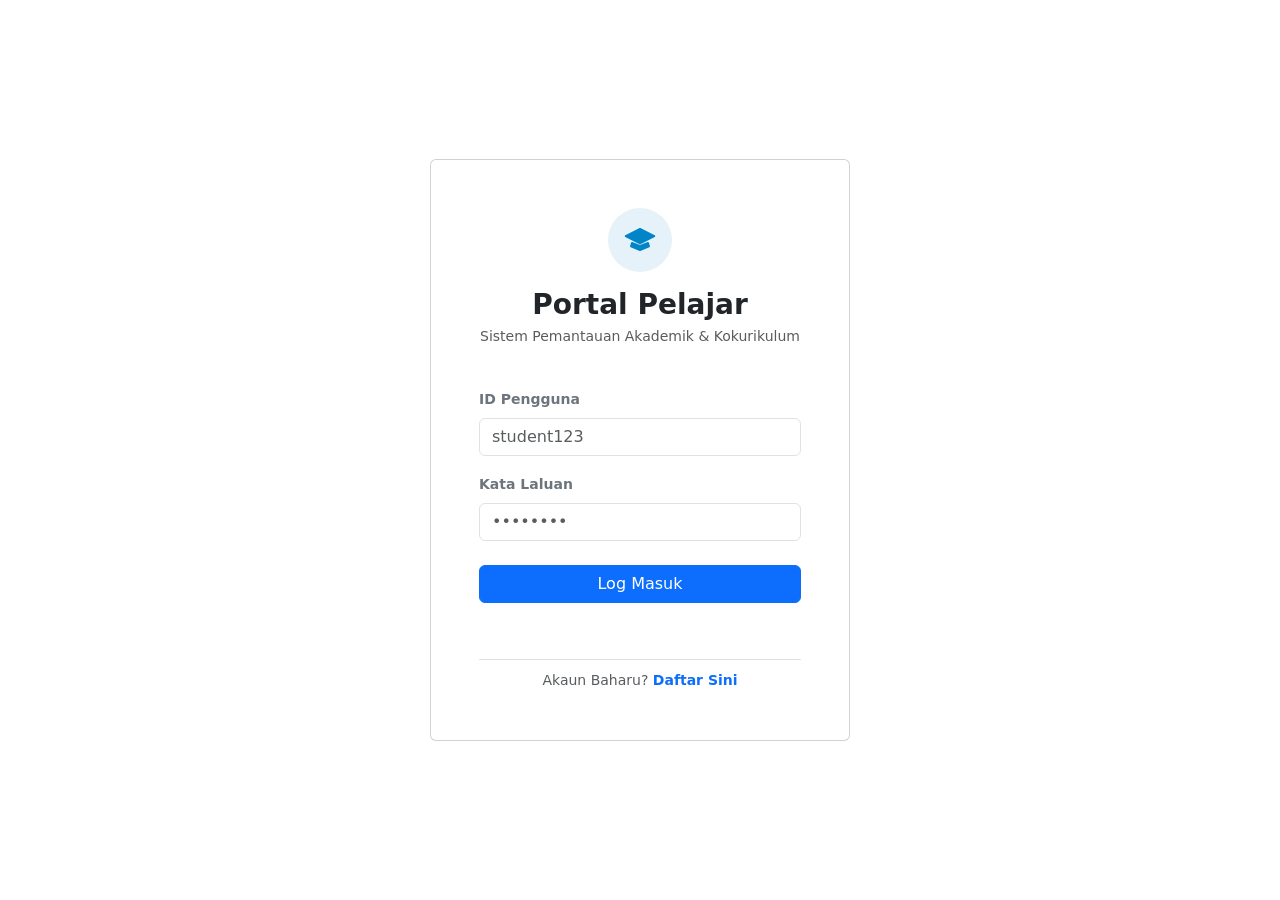
==== index.html @ 059fa26d "Add files via upload" ====
<!DOCTYPE html>
<html lang="ms">
<head>
    <meta charset="UTF-8">
    <meta name="viewport" content="width=device-width, initial-scale=1.0">
    <title>Log Masuk - Portal Pelajar Sekolah Menengah</title>
    <link href="https://cdn.jsdelivr.net/npm/bootstrap@5.3.3/dist/css/bootstrap.min.css" rel="stylesheet">
    <link rel="stylesheet" href="css/style.css">
</head>
<body class="login-body d-flex align-items-center justify-content-center">

<div class="container d-flex justify-content-center align-items-center" style="min-height: 100vh; padding: 0;">
    <div class="card p-5 login-card" style="width: 420px; margin: auto;">
        <div class="text-center mb-4">
            <div class="mb-3 d-inline-block p-3 rounded-circle" style="background: rgba(2, 132, 199, 0.1);">
                <svg xmlns="http://www.w3.org/2000/svg" width="32" height="32" fill="#0284c7" class="bi bi-mortarboard-fill" viewBox="0 0 16 16">
                    <path d="M8.211 2.047a.5.5 0 0 0-.422 0l-7.135 3.567a.5.5 0 0 0 0 .894l7.135 3.568a.5.5 0 0 0 .422 0l7.135-3.568a.5.5 0 0 0 0-.894z"/>
                    <path d="M4.176 9.032a.5.5 0 0 0-.656.327l-.5 1.7a.5.5 0 0 0 .294.605l4.5 1.8a.5.5 0 0 0 .372 0l4.5-1.8a.5.5 0 0 0 .294-.605l-.5-1.7a.5.5 0 0 0-.656-.327L8 10.466z"/>
                </svg>
            </div>
            <h3 class="fw-bold text-dark m-0">Portal Pelajar</h3>
            <p class="text-muted small mt-1">Sistem Pemantauan Akademik & Kokurikulum</p>
        </div>

        <div class="mb-3">
            <label class="form-label small fw-semibold text-secondary">ID Pengguna</label>
            <input type="text" id="username" class="form-control" placeholder="student123">
        </div>
        <div class="mb-4">
            <label class="form-label small fw-semibold text-secondary">Kata Laluan</label>
            <input type="password" id="password" class="form-control" placeholder="••••••••">
        </div>

        <button class="btn btn-primary w-100 btn-login" onclick="login()">Log Masuk</button>
        <p id="error" class="text-danger text-center mt-3 small fw-semibold"></p>

        <div class="text-center mt-4 pt-2 border-top">
            <span class="small text-muted">Akaun Baharu? </span><a href="register.html" class="small text-decoration-none fw-semibold">Daftar Sini</a>
        </div>
    </div>
</div>

<script src="js/script.js"></script>
</body>
</html>
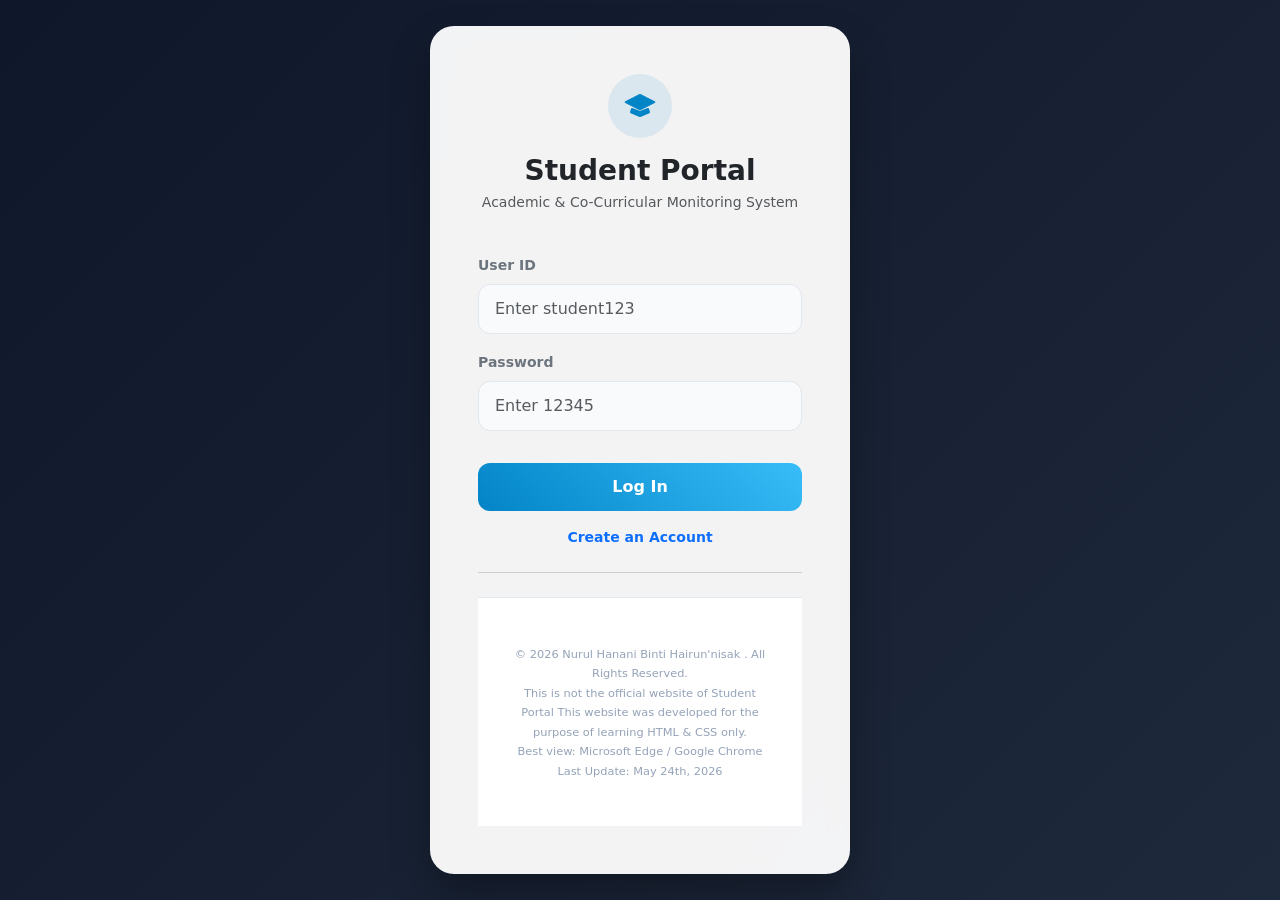
==== commit 3b1c9980: "Change language and content of index.html" ====
--- a/index.html
+++ b/index.html
@@ -1,11 +1,12 @@
 <!DOCTYPE html>
-<html lang="ms">
+<html lang="en">
 <head>
     <meta charset="UTF-8">
     <meta name="viewport" content="width=device-width, initial-scale=1.0">
-    <title>Log Masuk - Portal Pelajar Sekolah Menengah</title>
+    <title>Log In - High School Student Portal</title>
     <link href="https://cdn.jsdelivr.net/npm/bootstrap@5.3.3/dist/css/bootstrap.min.css" rel="stylesheet">
     <link rel="stylesheet" href="css/style.css">
+    <script src="js/script.js"></script>
 </head>
 <body class="login-body d-flex align-items-center justify-content-center">
 
@@ -18,28 +19,32 @@
                     <path d="M4.176 9.032a.5.5 0 0 0-.656.327l-.5 1.7a.5.5 0 0 0 .294.605l4.5 1.8a.5.5 0 0 0 .372 0l4.5-1.8a.5.5 0 0 0 .294-.605l-.5-1.7a.5.5 0 0 0-.656-.327L8 10.466z"/>
                 </svg>
             </div>
-            <h3 class="fw-bold text-dark m-0">Portal Pelajar</h3>
-            <p class="text-muted small mt-1">Sistem Pemantauan Akademik & Kokurikulum</p>
+            <h3 class="fw-bold text-dark m-0">Student Portal</h3>
+            <p class="text-muted small mt-1">Academic & Co-Curricular Monitoring System</p>
         </div>
 
         <div class="mb-3">
-            <label class="form-label small fw-semibold text-secondary">ID Pengguna</label>
-            <input type="text" id="username" class="form-control" placeholder="student123">
+            <label class="form-label small fw-semibold text-secondary">User ID</label>
+            <input type="text" id="username" class="form-control" placeholder="Enter student123">
         </div>
-        <div class="mb-4">
-            <label class="form-label small fw-semibold text-secondary">Kata Laluan</label>
-            <input type="password" id="password" class="form-control" placeholder="••••••••">
+        <div class="mb-3">
+            <label class="form-label small fw-semibold text-secondary">Password</label>
+            <input type="password" id="password" class="form-control" placeholder="Enter 12345">
         </div>
+        
+        <div id="error" class="text-danger small mb-3 fw-bold text-center"></div>
 
-        <button class="btn btn-primary w-100 btn-login" onclick="login()">Log Masuk</button>
-        <p id="error" class="text-danger text-center mt-3 small fw-semibold"></p>
-
-        <div class="text-center mt-4 pt-2 border-top">
-            <span class="small text-muted">Akaun Baharu? </span><a href="register.html" class="small text-decoration-none fw-semibold">Daftar Sini</a>
-        </div>
+        <button class="btn btn-primary w-100 btn-login mb-3" onclick="login()">Log In</button>
+        <a href="register.html" class="d-block text-center small text-decoration-none fw-semibold">Create an Account</a>
+        
+        <hr class="my-4 text-muted">
+        
+        <footer>
+            <p><center><small>&copy; 2026 Nurul Hanani Binti Hairun'nisak . All Rights Reserved. <br>
+            This is not the official website of Student Portal This website was developed for the purpose of learning HTML & CSS only.<br>Best view: Microsoft Edge / Google Chrome<br>Last Update: May 24th, 2026</small></center></p>
+        </footer>
     </div>
 </div>
 
-<script src="js/script.js"></script>
 </body>
-</html>+</html>
--- a/css/style.css
+++ b/css/style.css
@@ -0,0 +1,287 @@
+/* ==========================================================================
+   IMS566 INDIVIDUAL PROJECT - HIGH SCHOOL DASHBOARD MASTER STYLESHEET
+   ========================================================================== */
+
+:root {
+    --primary: #0284c7;
+    --primary-dark: #0369a1;
+    --accent: #38bdf8;
+    --bg: #f8fafc;
+    --text-color: #1e293b;
+    --card-bg: #ffffff;
+    --card-border: #f1f5f9;
+    --table-th-bg: #f8fafc;
+    --table-th-text: #334155;
+    --table-border: #e2e8f0;
+    --table-td-hover: #f1f5f9;
+    --footer-bg: #ffffff;
+    --footer-text: #94a3b8;
+    --card-radius: 20px;
+    --transition: all 0.3s cubic-bezier(0.4, 0, 0.2, 1);
+}
+
+[data-theme=\"dark\"] {
+    --bg: #0f172a;
+    --text-color: #f1f5f9;
+    --card-bg: #1e293b;
+    --card-border: #334155;
+    --table-th-bg: #1e293b;
+    --table-th-text: #94a3b8;
+    --table-border: #334155;
+    --table-td-hover: #0f172a;
+    --footer-bg: #1e293b;
+    --footer-text: #64748b;
+}
+
+body {
+    background-color: var(--bg);
+    color: var(--text-color);
+    font-family: 'Inter', system-ui, -apple-system, sans-serif;
+    margin: 0;
+    padding: 0;
+    transition: var(--transition);
+    min-height: 100vh;
+    display: flex;
+    flex-direction: column;
+}
+
+.container {
+    max-width: 1200px;
+    margin: 0 auto;
+    padding: 40px 20px;
+    flex: 1;
+}
+
+/* NAVBAR SYSTEM */
+.navbar {
+    background: var(--card-bg);
+    border-bottom: 1px solid var(--table-border);
+    padding: 15px 0;
+    position: sticky;
+    top: 0;
+    z-index: 1000;
+    transition: var(--transition);
+}
+
+.nav-container {
+    max-width: 1200px;
+    margin: 0 auto;
+    padding: 0 20px;
+    display: flex;
+    justify-content: space-between;
+    align-items: center;
+}
+
+.nav-brand {
+    font-size: 20px;
+    font-weight: 700;
+    color: var(--primary);
+    text-decoration: none;
+}
+
+.nav-links {
+    display: flex;
+    gap: 25px;
+    align-items: center;
+}
+
+.nav-item {
+    color: var(--text-color);
+    text-decoration: none;
+    font-weight: 500;
+    font-size: 15px;
+    transition: var(--transition);
+}
+
+.nav-item:hover, .active-link {
+    color: var(--primary);
+}
+
+.logout-btn {
+    background: #ef4444;
+    color: white !important;
+    padding: 8px 16px;
+    border-radius: 10px;
+}
+
+.logout-btn:hover {
+    background: #dc2626;
+}
+
+.theme-toggle-btn {
+    background: none;
+    border: none;
+    font-size: 18px;
+    cursor: pointer;
+    padding: 5px;
+}
+
+/* HAMBURGER FOR MOBILE */
+.hamburger-toggle {
+    display: none;
+    flex-direction: column;
+    gap: 5px;
+    background: none;
+    border: none;
+    cursor: pointer;
+}
+
+.hamburger-toggle span {
+    width: 25px;
+    height: 3px;
+    background: var(--text-color);
+    transition: var(--transition);
+}
+
+/* CARDS & COMPONENTS */
+.card-custom {
+    background: var(--card-bg);
+    border: 1px solid var(--card-border);
+    border-radius: var(--card-radius);
+    padding: 25px;
+    box-shadow: 0 4px 6px -1px rgba(0,0,0,0.05);
+    margin-bottom: 25px;
+    transition: var(--transition);
+}
+
+.page-title { margin-bottom: 35px; }
+.page-title h2 { font-weight: 700; color: var(--text-color); }
+
+/* GRID LAYOUTS */
+.row { display: flex; gap: 25px; margin-bottom: 25px; }
+.col { flex: 1; }
+.col-table { flex: 2; }
+.col-koko { flex: 1; }
+
+/* STATISTICS DISPLAY */
+.stat-number { font-size: 32px; font-weight: 700; margin: 10px 0; }
+.stat-blue { color: #0284c7; }
+.stat-green-ppt { color: #10b981; }
+.stat-orange { color: #f59e0b; }
+
+.progress-container { background: var(--table-border); height: 8px; border-radius: 4px; overflow: hidden; }
+.progress-bar { background: #f59e0b; height: 100%; }
+
+/* COUNTDOWN BANNER AREA */
+.card-countdown-banner {
+    background: linear-gradient(135deg, #0284c7 0%, #0369a1 100%);
+    color: white !important;
+    border: none;
+}
+.countdown-flex-wrapper { display: flex; justify-content: space-between; align-items: center; flex-wrap: wrap; gap: 20px; }
+.countdown-title { margin: 0; font-weight: 700; letter-spacing: 0.5px; }
+.countdown-subtitle { margin: 5px 0 0 0; opacity: 0.8; font-size: 14px; }
+.countdown-timer-display { display: flex; gap: 15px; }
+.countdown-box { background: rgba(255, 255, 255, 0.2); padding: 10px 15px; border-radius: 12px; font-size: 20px; font-weight: 700; display: block; text-align: center; min-width: 45px; }
+.countdown-label { display: block; text-align: center; font-size: 11px; margin-top: 4px; opacity: 0.9; text-transform: uppercase; }
+
+/* TABLES CONFIGURATION */
+.table-custom { width: 100%; border-collapse: collapse; margin-top: 15px; }
+.table-custom th, .table-custom td { padding: 14px 16px; text-align: left; border-bottom: 1px solid var(--table-border); }
+.table-custom th { background: var(--table-th-bg); color: var(--table-th-text); font-weight: 600; font-size: 14px; }
+.table-custom td { font-size: 14px; color: var(--text-color); }
+.table-custom tbody tr:hover { background-color: var(--table-td-hover); }
+
+/* BADGES AND LABELS */
+.badge { padding: 6px 12px; border-radius: 8px; font-size: 12px; font-weight: 600; display: inline-block; }
+.badge-success { background: #dcfce7; color: #15803d; }
+.badge-warning { background: #fef9c3; color: #a16207; }
+.badge-info { background: #e0f2fe; color: #0369a1; }
+
+/* COCURRICULAR ITEMS */
+.koko-item { padding: 12px 0; border-bottom: 1px solid var(--table-border); }
+.koko-item:last-child { border-bottom: none; }
+.koko-badge-margin { margin-bottom: 8px; }
+.koko-title { margin: 0 0 4px 0; font-weight: 600; color: var(--text-color); }
+
+/* LOGIN VIEW */
+.login-body { background: linear-gradient(135deg, #0f172a 0%, #1e293b 100%); height: 100vh; }
+.login-card { background: rgba(255, 255, 255, 0.95); border: none; border-radius: 24px; box-shadow: 0 20px 40px rgba(0,0,0,0.3); backdrop-filter: blur(10px); }
+.login-card .form-control { border-radius: 12px; padding: 12px 16px; border: 1px solid #e2e8f0; background-color: #f8fafc; }
+.btn-login { border-radius: 12px; padding: 12px; font-weight: 600; background: linear-gradient(45deg, #0284c7, #38bdf8); border: none; }
+
+footer { text-align: center; padding: 30px; background: var(--footer-bg); border-top: 1px solid var(--table-border); color: var(--footer-text); font-size: 13px; margin-top: auto; transition: var(--transition); }
+
+@media (max-width: 992px) {
+    .row { flex-direction: column; }
+    .hamburger-toggle { display: flex; }
+    .nav-links { display: none; width: 100%; flex-direction: column; padding-top: 20px; gap: 15px; }
+    .nav-links.open { display: flex; }
+    .nav-container { flex-wrap: wrap; }
+}
+
+/* ==========================================================================
+   TAMBAHAN UNTUK HALAMAN STUDENT PROFILE & CLASS DIRECTORY
+   ========================================================================== */
+.class-name-clickable {
+    font-size: 15px; 
+    color: #0284c7; 
+    cursor: pointer; 
+    text-decoration: underline;
+    transition: color 0.2s ease;
+}
+
+.class-name-clickable:hover {
+    color: #0369a1;
+}
+
+#class-directory-section {
+    border-top: 2px dashed var(--table-border); 
+    padding-top: 40px; 
+    margin-bottom: 50px;
+}
+
+#main-profile-section {
+    display: flex; 
+    flex-direction: column; 
+    gap: 32px; 
+    margin-bottom: 50px;
+}
+
+.avatar-container {
+    display: inline-block; 
+    background: var(--card-bg);
+}
+
+.avatar-img {
+    width: 90px; 
+    height: 90px; 
+    border-radius: 50%;
+}
+
+.profile-flex-wrapper {
+    display: flex; 
+    align-items: center; 
+    gap: 25px; 
+    flex-wrap: wrap;
+}
+
+.profile-info-block {
+    flex: 1; 
+    min-width: 200px;
+}
+
+.profile-details-grid {
+    display: flex; 
+    gap: 40px; 
+    flex-wrap: wrap; 
+    margin-top: 5px;
+}
+
+.detail-label {
+    font-size: 11px; 
+    font-weight: 700; 
+    letter-spacing: 0.5px;
+}
+
+.table-profile-override {
+    margin-top: 0; 
+    box-shadow: none; 
+    border: 1px solid var(--table-border);
+}
+
+.btn-hide-class {
+    border: none; 
+    cursor: pointer; 
+    padding: 10px 18px;
+}
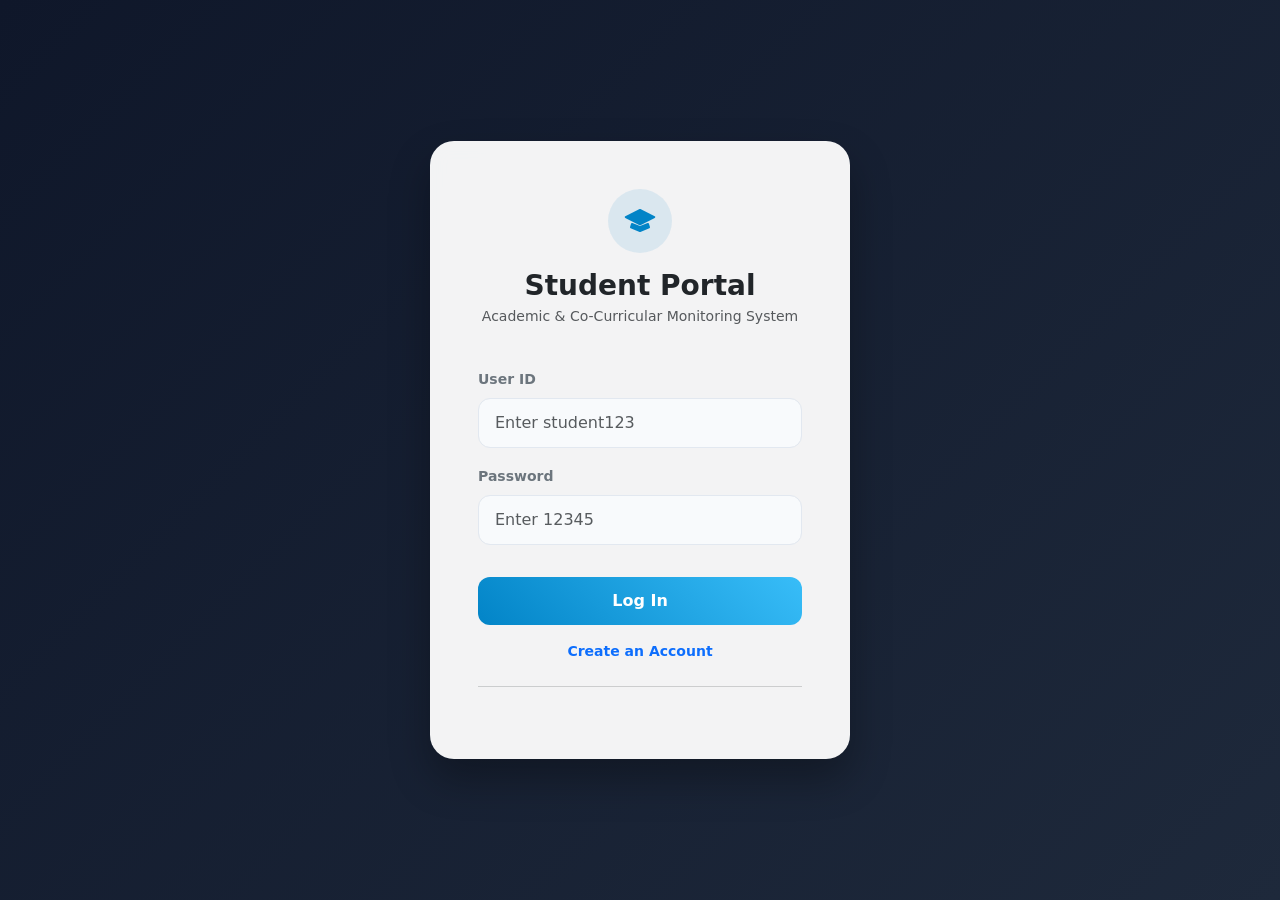
==== commit b6c7d029: "Update index.html" ====
--- a/index.html
+++ b/index.html
@@ -39,10 +39,6 @@
         
         <hr class="my-4 text-muted">
         
-        <footer>
-            <p><center><small>&copy; 2026 Nurul Hanani Binti Hairun'nisak . All Rights Reserved. <br>
-            This is not the official website of Student Portal This website was developed for the purpose of learning HTML & CSS only.<br>Best view: Microsoft Edge / Google Chrome<br>Last Update: May 24th, 2026</small></center></p>
-        </footer>
     </div>
 </div>
 
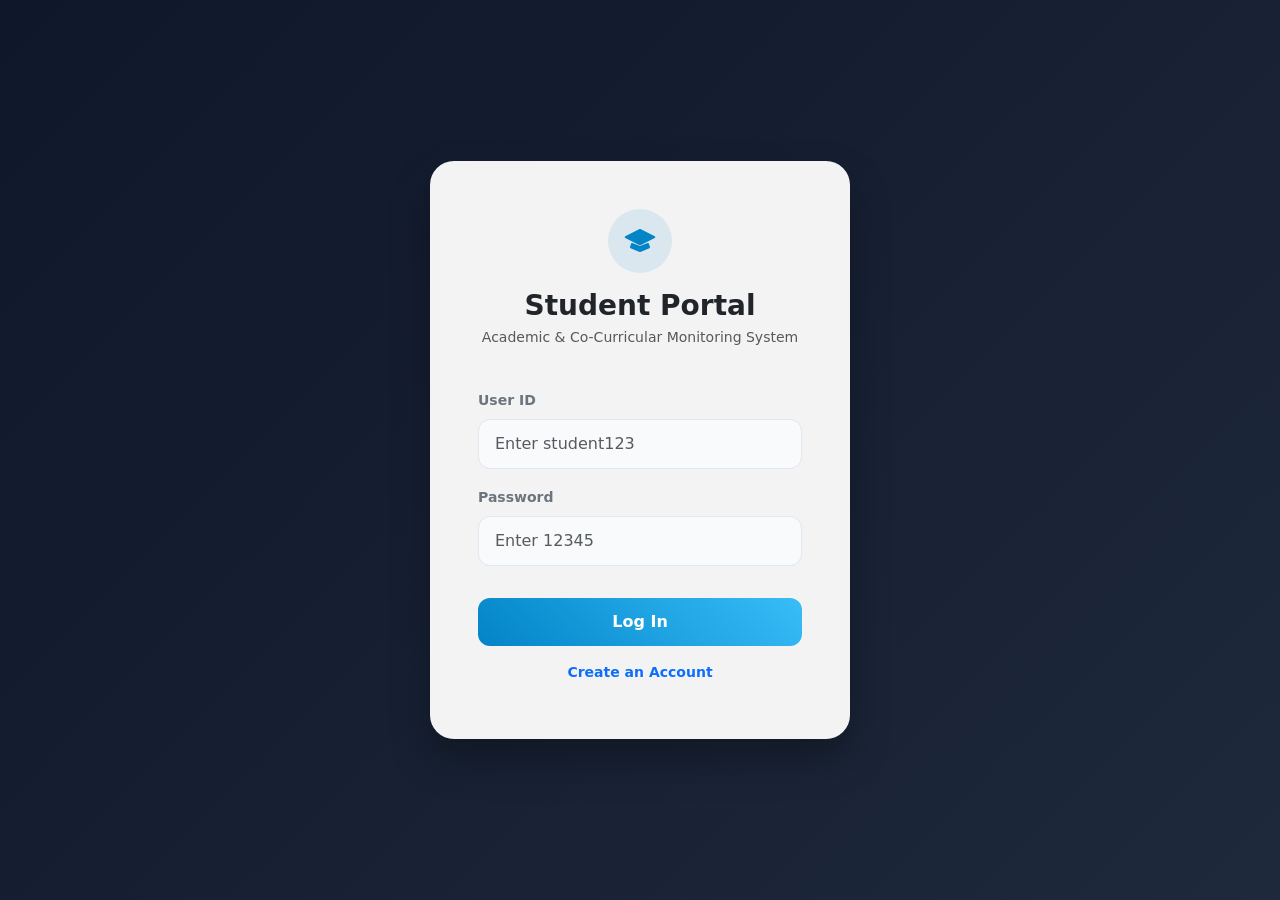
==== commit 7dd85714: "Update index.html" ====
--- a/index.html
+++ b/index.html
@@ -35,10 +35,7 @@
         <div id="error" class="text-danger small mb-3 fw-bold text-center"></div>
 
         <button class="btn btn-primary w-100 btn-login mb-3" onclick="login()">Log In</button>
-        <a href="register.html" class="d-block text-center small text-decoration-none fw-semibold">Create an Account</a>
-        
-        <hr class="my-4 text-muted">
-        
+        <a href="register.html" class="d-block text-center small text-decoration-none fw-semibold mb-2">Create an Account</a>
     </div>
 </div>
 
--- a/css/style.css
+++ b/css/style.css
@@ -20,7 +20,7 @@
     --transition: all 0.3s cubic-bezier(0.4, 0, 0.2, 1);
 }
 
-[data-theme=\"dark\"] {
+[data-theme="dark"] {
     --bg: #0f172a;
     --text-color: #f1f5f9;
     --card-bg: #1e293b;
@@ -211,7 +211,7 @@
 }
 
 /* ==========================================================================
-   TAMBAHAN UNTUK HALAMAN STUDENT PROFILE & CLASS DIRECTORY
+   TAMBAHAN GAYA UNTUK PORTAL PROFIL & DIREKTORI KELAS BARU
    ========================================================================== */
 .class-name-clickable {
     font-size: 15px; 
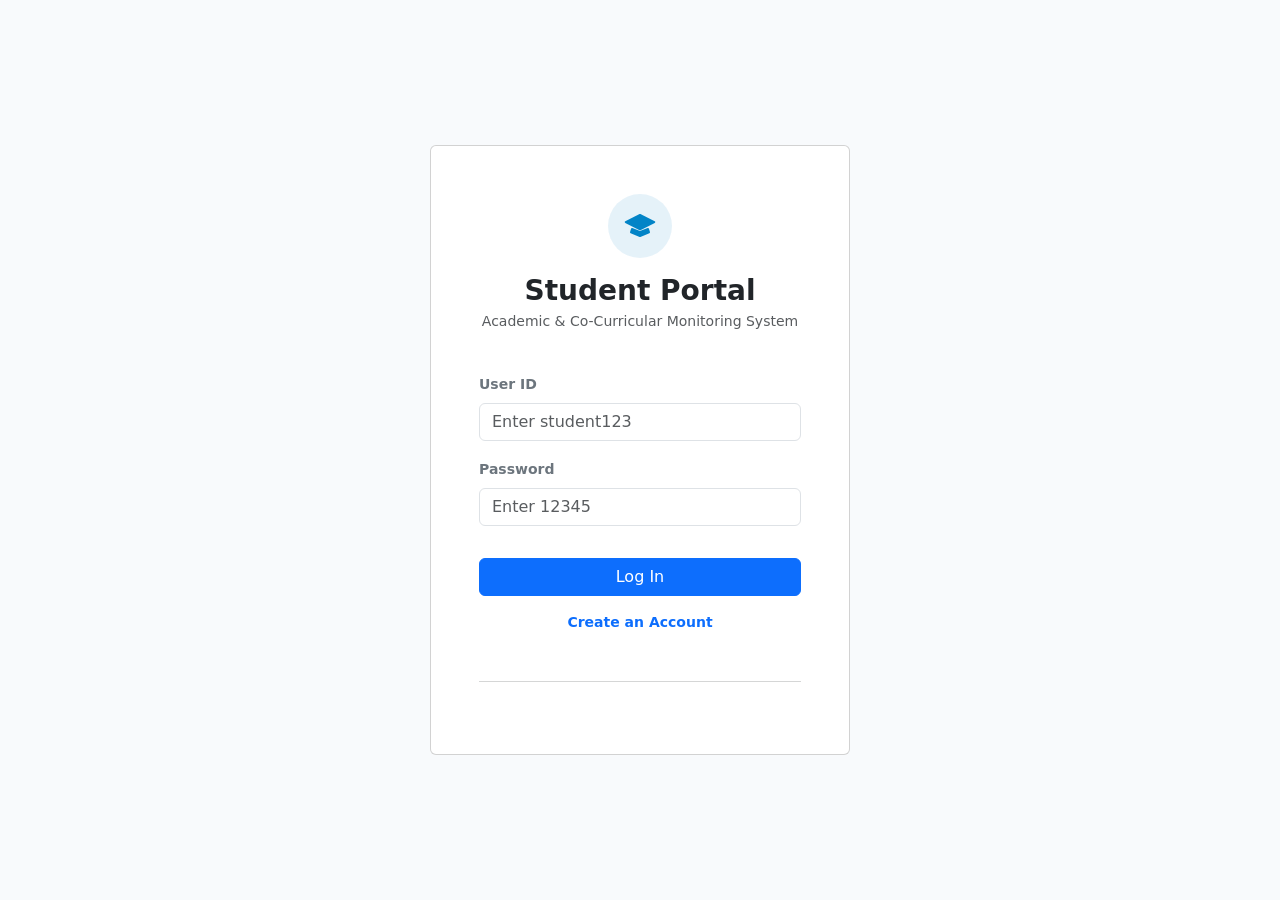
==== commit 313efe7f: "Update index.html" ====
--- a/index.html
+++ b/index.html
@@ -35,7 +35,10 @@
         <div id="error" class="text-danger small mb-3 fw-bold text-center"></div>
 
         <button class="btn btn-primary w-100 btn-login mb-3" onclick="login()">Log In</button>
-        <a href="register.html" class="d-block text-center small text-decoration-none fw-semibold mb-2">Create an Account</a>
+        <a href="register.html" class="d-block text-center small text-decoration-none fw-semibold mb-4">Create an Account</a>
+        
+        <hr class="my-4 text-muted">
+        
     </div>
 </div>
 
--- a/css/style.css
+++ b/css/style.css
@@ -9,7 +9,7 @@
     --bg: #f8fafc;
     --text-color: #1e293b;
     --card-bg: #ffffff;
-    --card-border: #f1f5f9;
+    --card-border: rgba(0, 0, 0, 0.03);
     --table-th-bg: #f8fafc;
     --table-th-text: #334155;
     --table-border: #e2e8f0;
@@ -17,271 +17,289 @@
     --footer-bg: #ffffff;
     --footer-text: #94a3b8;
     --card-radius: 20px;
-    --transition: all 0.3s cubic-bezier(0.4, 0, 0.2, 1);
+    --transition: all 0.4s cubic-bezier(0.16, 1, 0.3, 1);
+    /* Kesan bayang-bayang terapung (Floating Shadow) */
+    --floating-shadow: 0 10px 30px -5px rgba(0, 0, 0, 0.08), 0 4px 12px -4px rgba(0, 0, 0, 0.03);
+    --floating-shadow-hover: 0 20px 40px -5px rgba(0, 0, 0, 0.15), 0 8px 20px -6px rgba(0, 0, 0, 0.1);
 }
 
 [data-theme="dark"] {
-    --bg: #0f172a;
+    --bg: #0b111e;
     --text-color: #f1f5f9;
-    --card-bg: #1e293b;
-    --card-border: #334155;
-    --table-th-bg: #1e293b;
-    --table-th-text: #94a3b8;
-    --table-border: #334155;
-    --table-td-hover: #0f172a;
-    --footer-bg: #1e293b;
+    --card-bg: #161f30;
+    --card-border: rgba(255, 255, 255, 0.02);
+    --table-th-bg: #1a263c;
+    --table-th-text: #cbd5e1;
+    --table-border: rgba(255, 255, 255, 0.05);
+    --table-td-hover: rgba(255, 255, 255, 0.03);
+    --footer-bg: #111827;
     --footer-text: #64748b;
+    /* Kesan bayang-bayang terapung untuk Mod Gelap */
+    --floating-shadow: 0 12px 35px -6px rgba(0, 0, 0, 0.5), 0 4px 15px -4px rgba(0, 0, 0, 0.3);
+    --floating-shadow-hover: 0 25px 50px -8px rgba(0, 0, 0, 0.7), 0 12px 24px -6px rgba(0, 0, 0, 0.4);
 }
 
 body {
-    background-color: var(--bg);
+    font-family: 'Plus Jakarta Sans', 'Segoe UI', system-ui, sans-serif;
+    background: var(--bg);
+    margin: 0;
     color: var(--text-color);
-    font-family: 'Inter', system-ui, -apple-system, sans-serif;
-    margin: 0;
-    padding: 0;
-    transition: var(--transition);
-    min-height: 100vh;
     display: flex;
     flex-direction: column;
-}
-
-.container {
-    max-width: 1200px;
-    margin: 0 auto;
-    padding: 40px 20px;
-    flex: 1;
-}
-
-/* NAVBAR SYSTEM */
+    min-height: 100vh;
+    transition: var(--transition);
+}
+
+/* NAVBAR STRUCTURE WITH HAMBURGER */
 .navbar {
-    background: var(--card-bg);
-    border-bottom: 1px solid var(--table-border);
-    padding: 15px 0;
+    background: linear-gradient(135deg, #0f172a, #1e293b);
+    padding: 16px 0;
+    box-shadow: 0 4px 20px rgba(0,0,0,0.15);
     position: sticky;
     top: 0;
     z-index: 1000;
-    transition: var(--transition);
 }
 
 .nav-container {
+    width: 90%;
     max-width: 1200px;
-    margin: 0 auto;
-    padding: 0 20px;
+    margin: auto;
     display: flex;
     justify-content: space-between;
     align-items: center;
 }
 
 .nav-brand {
-    font-size: 20px;
+    color: #fff;
     font-weight: 700;
-    color: var(--primary);
+    font-size: 18px;
     text-decoration: none;
+    letter-spacing: 0.5px;
 }
 
 .nav-links {
     display: flex;
-    gap: 25px;
     align-items: center;
 }
 
-.nav-item {
-    color: var(--text-color);
+.navbar a.nav-item {
+    color: rgba(255,255,255,0.75);
+    margin-left: 20px;
     text-decoration: none;
-    font-weight: 500;
+    font-weight: 600;
     font-size: 15px;
-    transition: var(--transition);
-}
-
-.nav-item:hover, .active-link {
-    color: var(--primary);
-}
-
-.logout-btn {
-    background: #ef4444;
-    color: white !important;
-    padding: 8px 16px;
-    border-radius: 10px;
-}
-
-.logout-btn:hover {
-    background: #dc2626;
-}
-
-.theme-toggle-btn {
-    background: none;
-    border: none;
-    font-size: 18px;
-    cursor: pointer;
-    padding: 5px;
-}
-
-/* HAMBURGER FOR MOBILE */
+    padding: 6px 12px;
+    border-radius: 8px;
+    transition: var(--transition);
+}
+
+.navbar a.nav-item:hover {
+    color: #fff;
+    background: rgba(255, 255, 255, 0.1);
+}
+
+.navbar a.active-link {
+    color: #fff;
+    background: rgba(2, 132, 199, 0.3);
+    border-left: 3px solid var(--accent);
+}
+
+.navbar a.logout-btn {
+    color: #fda4af;
+    background: rgba(225, 29, 72, 0.1);
+}
+
+.navbar a.logout-btn:hover {
+    color: #fff;
+    background: #e11d48;
+}
+
+/* BUTTON HAMBURGER STYLE */
 .hamburger-toggle {
     display: none;
     flex-direction: column;
-    gap: 5px;
-    background: none;
+    justify-content: space-between;
+    width: 24px;
+    height: 18px;
+    background: transparent;
     border: none;
     cursor: pointer;
+    z-index: 1001;
+    padding: 0;
 }
 
 .hamburger-toggle span {
-    width: 25px;
+    width: 100%;
     height: 3px;
-    background: var(--text-color);
-    transition: var(--transition);
-}
-
-/* CARDS & COMPONENTS */
+    background-color: #fff;
+    border-radius: 2px;
+    transition: var(--transition);
+}
+
+.hamburger-toggle.open span:nth-child(1) { transform: translateY(7.5px) rotate(45deg); }
+.hamburger-toggle.open span:nth-child(2) { opacity: 0; }
+.hamburger-toggle.open span:nth-child(3) { transform: translateY(-7.5px) rotate(-45deg); }
+
+/* INTERACTIVE SUN/MOON THEME TOGGLE BUTTON */
+.theme-toggle-btn {
+    background: rgba(255, 255, 255, 0.1);
+    border: none;
+    outline: none;
+    cursor: pointer;
+    width: 38px;
+    height: 38px;
+    border-radius: 50%;
+    margin-left: 20px;
+    display: flex;
+    align-items: center;
+    justify-content: center;
+    font-size: 18px;
+    transition: var(--transition);
+    color: #f59e0b;
+}
+
+.theme-toggle-btn:hover {
+    background: rgba(255, 255, 255, 0.2);
+    transform: scale(1.1);
+}
+
+/* GRID CONTAINER & TYPOGRAPHY */
+.container { width: 90%; max-width: 1200px; margin: auto; padding: 40px 0; }
+
+.page-title { margin-bottom: 40px; }
+.page-title h2 { font-size: 28px; margin: 0; font-weight: 700; }
+.page-title p { margin-top: 5px; opacity: 0.8; }
+
+.row { 
+    display: flex; 
+    gap: 24px; 
+    row-gap: 32px; 
+    flex-wrap: wrap; 
+}
+.row.mb-4 { margin-bottom: 32px !important; }
+
+/* LAYOUT KELAS */
+.col { flex: 1; min-width: 240px; }
+.col-table { flex: 1.6; min-width: 320px; }
+.col-koko { flex: 0.9; min-width: 280px; }
+
+/* CARDS FLOATING CUSTOM STYLES */
 .card-custom {
     background: var(--card-bg);
+    border-radius: var(--card-radius);
+    padding: 28px;
+    box-shadow: var(--floating-shadow);
     border: 1px solid var(--card-border);
-    border-radius: var(--card-radius);
-    padding: 25px;
-    box-shadow: 0 4px 6px -1px rgba(0,0,0,0.05);
-    margin-bottom: 25px;
-    transition: var(--transition);
-}
-
-.page-title { margin-bottom: 35px; }
-.page-title h2 { font-weight: 700; color: var(--text-color); }
-
-/* GRID LAYOUTS */
-.row { display: flex; gap: 25px; margin-bottom: 25px; }
-.col { flex: 1; }
-.col-table { flex: 2; }
-.col-koko { flex: 1; }
-
-/* STATISTICS DISPLAY */
-.stat-number { font-size: 32px; font-weight: 700; margin: 10px 0; }
-.stat-blue { color: #0284c7; }
-.stat-green-ppt { color: #10b981; }
-.stat-orange { color: #f59e0b; }
-
-.progress-container { background: var(--table-border); height: 8px; border-radius: 4px; overflow: hidden; }
-.progress-bar { background: #f59e0b; height: 100%; }
-
-/* COUNTDOWN BANNER AREA */
+    transition: var(--transition);
+    position: relative;
+    overflow: hidden;
+    color: var(--text-color);
+}
+.card-custom h4 { font-weight: 700; margin-top: 0; margin-bottom: 25px; font-size: 18px; letter-spacing: -0.2px; }
+.card-custom p { margin: 0; font-weight: 700; font-size: 12px; text-transform: uppercase; letter-spacing: 0.8px; opacity: 0.9; }
+
+/* Kesan Gerakan Terapung semasa Hover */
+.card-custom:hover { 
+    transform: translateY(-8px); 
+    box-shadow: var(--floating-shadow-hover); 
+}
+
+/* KAD COUNTDOWN BANNER FLOATING */
 .card-countdown-banner {
-    background: linear-gradient(135deg, #0284c7 0%, #0369a1 100%);
-    color: white !important;
-    border: none;
-}
-.countdown-flex-wrapper { display: flex; justify-content: space-between; align-items: center; flex-wrap: wrap; gap: 20px; }
-.countdown-title { margin: 0; font-weight: 700; letter-spacing: 0.5px; }
-.countdown-subtitle { margin: 5px 0 0 0; opacity: 0.8; font-size: 14px; }
-.countdown-timer-display { display: flex; gap: 15px; }
-.countdown-box { background: rgba(255, 255, 255, 0.2); padding: 10px 15px; border-radius: 12px; font-size: 20px; font-weight: 700; display: block; text-align: center; min-width: 45px; }
-.countdown-label { display: block; text-align: center; font-size: 11px; margin-top: 4px; opacity: 0.9; text-transform: uppercase; }
-
-/* TABLES CONFIGURATION */
-.table-custom { width: 100%; border-collapse: collapse; margin-top: 15px; }
-.table-custom th, .table-custom td { padding: 14px 16px; text-align: left; border-bottom: 1px solid var(--table-border); }
-.table-custom th { background: var(--table-th-bg); color: var(--table-th-text); font-weight: 600; font-size: 14px; }
-.table-custom td { font-size: 14px; color: var(--text-color); }
-.table-custom tbody tr:hover { background-color: var(--table-td-hover); }
-
-/* BADGES AND LABELS */
-.badge { padding: 6px 12px; border-radius: 8px; font-size: 12px; font-weight: 600; display: inline-block; }
-.badge-success { background: #dcfce7; color: #15803d; }
-.badge-warning { background: #fef9c3; color: #a16207; }
-.badge-info { background: #e0f2fe; color: #0369a1; }
-
-/* COCURRICULAR ITEMS */
-.koko-item { padding: 12px 0; border-bottom: 1px solid var(--table-border); }
-.koko-item:last-child { border-bottom: none; }
-.koko-badge-margin { margin-bottom: 8px; }
-.koko-title { margin: 0 0 4px 0; font-weight: 600; color: var(--text-color); }
-
-/* LOGIN VIEW */
-.login-body { background: linear-gradient(135deg, #0f172a 0%, #1e293b 100%); height: 100vh; }
-.login-card { background: rgba(255, 255, 255, 0.95); border: none; border-radius: 24px; box-shadow: 0 20px 40px rgba(0,0,0,0.3); backdrop-filter: blur(10px); }
-.login-card .form-control { border-radius: 12px; padding: 12px 16px; border: 1px solid #e2e8f0; background-color: #f8fafc; }
-.btn-login { border-radius: 12px; padding: 12px; font-weight: 600; background: linear-gradient(45deg, #0284c7, #38bdf8); border: none; }
+    background: linear-gradient(135deg, #0284c7, #0369a1) !important; 
+    color: white !important; 
+    border: none !important;
+    margin-bottom: 32px !important;
+    box-shadow: var(--floating-shadow);
+}
+.card-countdown-banner:hover {
+    transform: translateY(-6px);
+    box-shadow: var(--floating-shadow-hover);
+}
+
+.countdown-flex-wrapper { display: flex; align-items: center; justify-content: space-between; flex-wrap: wrap; gap: 15px; }
+.countdown-title { margin: 0; font-weight: 800; font-size: 20px; letter-spacing: 0.5px; }
+.countdown-subtitle { margin: 5px 0 0 0; opacity: 0.8; font-size: 13px; text-transform: none; font-weight: 500; }
+
+.countdown-timer-display { display: flex; gap: 15px; font-weight: 800; font-size: 24px; text-align: center; }
+.countdown-box { background: rgba(255,255,255,0.18); padding: 8px 14px; border-radius: 12px; display: block; backdrop-filter: blur(5px); }
+.countdown-label { font-size: 11px; display: block; margin-top: 5px; opacity: 0.9; font-weight: 600; text-transform: uppercase; }
+
+/* KAD STATISTIK NOMBOR */
+.stat-number { font-size: 40px; font-weight: 800; margin-top: 15px; margin-bottom: 5px; letter-spacing: -0.5px; }
+.stat-blue { color: #38bdf8; }
+.stat-green { color: #10b981; }
+.stat-green-ppt { color: #10b981; font-size: 34px; margin-top: 15px; letter-spacing: -0.5px; }
+.stat-orange { color: #fb923c; }
+.stat-desc { margin-top: 5px; display: block; font-size: 13px; opacity: 0.7; }
+
+.progress-container { margin-top: 18px; background: rgba(0,0,0,0.1); border-radius: 10px; height: 8px; overflow: hidden; }
+[data-theme="dark"] .progress-container { background: rgba(255,255,255,0.1); }
+.progress-bar { background: #10b981; height: 100%; transition: width 0.5s ease; }
+
+/* TABLES WITHIN EXTENDED PADDING */
+.table-custom {
+    width: 100%;
+    background: transparent;
+    border-collapse: collapse;
+    margin-top: 15px;
+}
+.table-dashboard-override { box-shadow: none !important; border: none !important; }
+
+.table-custom th {
+    background: transparent;
+    padding: 16px 12px;
+    font-weight: 700;
+    color: var(--table-th-text);
+    border-bottom: 2px solid var(--table-border);
+    font-size: 14px;
+    text-align: left;
+    letter-spacing: 0.5px;
+    opacity: 0.6;
+}
+
+.table-custom td { 
+    padding: 20px 12px; 
+    border-bottom: 1px solid var(--table-border); 
+    color: var(--text-color); 
+    font-size: 15px; 
+    vertical-align: middle; 
+}
+.table-custom tr:last-child td { border-bottom: none; }
+.table-custom tr:hover td { background-color: var(--table-td-hover); }
+
+/* KOKURIKULUM ITEMS */
+.koko-item { margin-bottom: 20px; padding-bottom: 15px; border-bottom: 1px dashed var(--table-border); }
+.koko-item:last-child { margin-bottom: 0; padding-bottom: 0; border-bottom: none; }
+.koko-badge-margin { margin-bottom: 10px; }
+.koko-title { margin: 0 0 4px 0; font-weight: 700; font-size: 15px; }
+
+.badge { padding: 6px 14px; border-radius: 10px; font-size: 12px; font-weight: 700; display: inline-block; }
+[data-theme="dark"] .badge-success { background: rgba(16, 185, 129, 0.15); color: #34d399; }
+[data-theme="light"] .badge-success { background: #bbf7d0; color: #15803d; }
+[data-theme="dark"] .badge-warning { background: rgba(245, 158, 11, 0.15); color: #fbbf24; }
+[data-theme="light"] .badge-warning { background: #fef08a; color: #a16207; }
+[data-theme="dark"] .badge-info { background: rgba(2, 132, 199, 0.15); color: #38bdf8; }
+[data-theme="light"] .badge-info { background: #e0f2fe; color: #0369a1; }
 
 footer { text-align: center; padding: 30px; background: var(--footer-bg); border-top: 1px solid var(--table-border); color: var(--footer-text); font-size: 13px; margin-top: auto; transition: var(--transition); }
 
-@media (max-width: 992px) {
+@media (max-width: 768px) {
+    .hamburger-toggle { display: flex; }
+    .nav-links {
+        display: none;
+        flex-direction: column;
+        position: absolute;
+        top: 60px;
+        left: 0;
+        width: 100%;
+        background-color: #1e293b;
+        padding: 20px 0;
+        box-shadow: 0 10px 15px rgba(0,0,0,0.2);
+        border-top: 1px solid rgba(255,255,255,0.1);
+    }
+    .nav-links.open { display: flex; }
+    .navbar a.nav-item { width: 85%; margin: 8px 0; padding: 12px 16px; box-sizing: border-box; text-align: center; }
+    .theme-toggle-btn { margin: 12px 0; }
     .row { flex-direction: column; }
-    .hamburger-toggle { display: flex; }
-    .nav-links { display: none; width: 100%; flex-direction: column; padding-top: 20px; gap: 15px; }
-    .nav-links.open { display: flex; }
-    .nav-container { flex-wrap: wrap; }
-}
-
-/* ==========================================================================
-   TAMBAHAN GAYA UNTUK PORTAL PROFIL & DIREKTORI KELAS BARU
-   ========================================================================== */
-.class-name-clickable {
-    font-size: 15px; 
-    color: #0284c7; 
-    cursor: pointer; 
-    text-decoration: underline;
-    transition: color 0.2s ease;
-}
-
-.class-name-clickable:hover {
-    color: #0369a1;
-}
-
-#class-directory-section {
-    border-top: 2px dashed var(--table-border); 
-    padding-top: 40px; 
-    margin-bottom: 50px;
-}
-
-#main-profile-section {
-    display: flex; 
-    flex-direction: column; 
-    gap: 32px; 
-    margin-bottom: 50px;
-}
-
-.avatar-container {
-    display: inline-block; 
-    background: var(--card-bg);
-}
-
-.avatar-img {
-    width: 90px; 
-    height: 90px; 
-    border-radius: 50%;
-}
-
-.profile-flex-wrapper {
-    display: flex; 
-    align-items: center; 
-    gap: 25px; 
-    flex-wrap: wrap;
-}
-
-.profile-info-block {
-    flex: 1; 
-    min-width: 200px;
-}
-
-.profile-details-grid {
-    display: flex; 
-    gap: 40px; 
-    flex-wrap: wrap; 
-    margin-top: 5px;
-}
-
-.detail-label {
-    font-size: 11px; 
-    font-weight: 700; 
-    letter-spacing: 0.5px;
-}
-
-.table-profile-override {
-    margin-top: 0; 
-    box-shadow: none; 
-    border: 1px solid var(--table-border);
-}
-
-.btn-hide-class {
-    border: none; 
-    cursor: pointer; 
-    padding: 10px 18px;
-}
+}
